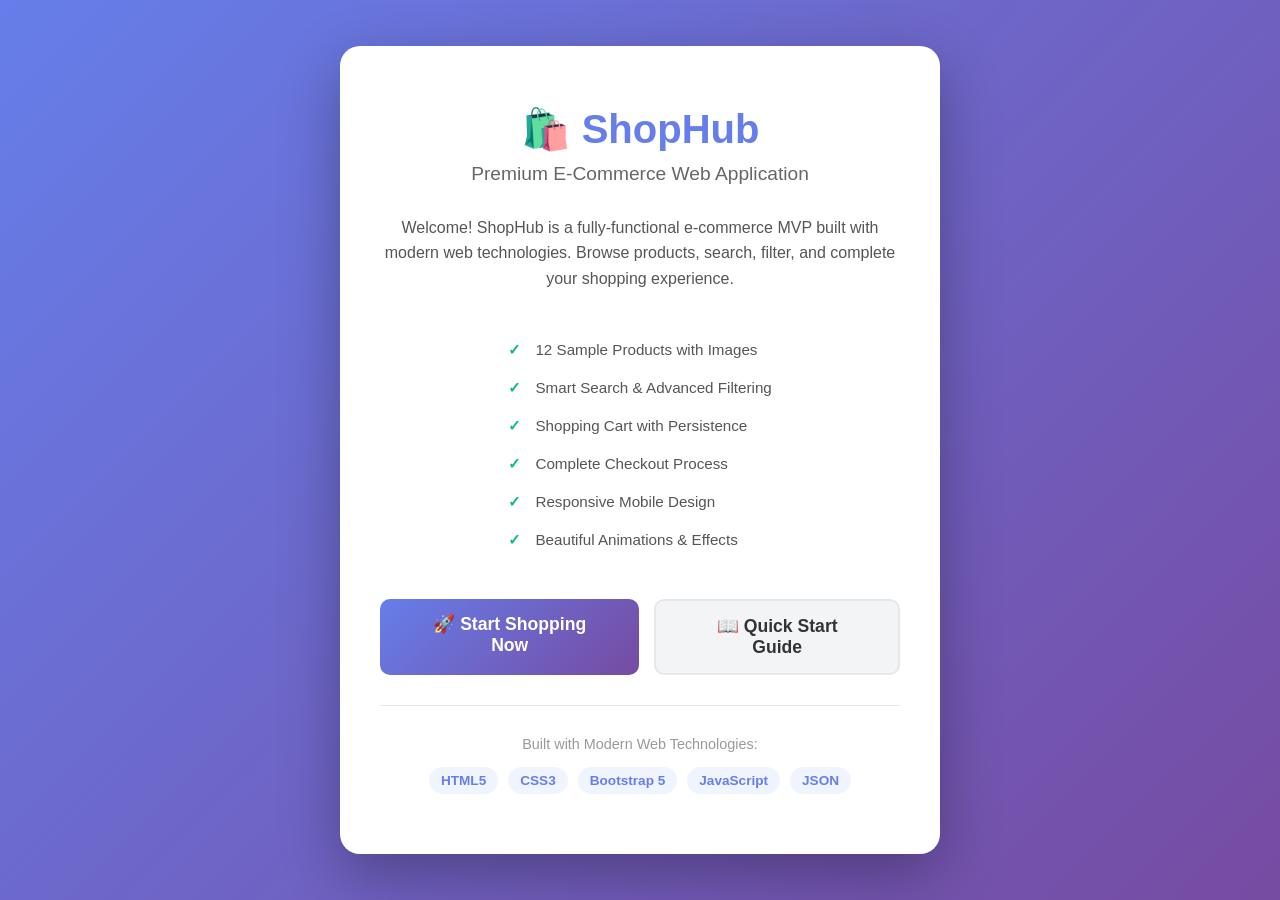
==== index.html @ 9d2c45c1 "adding ignore file" ====
<!DOCTYPE html>
<html lang="en">
<head>
    <meta charset="UTF-8">
    <meta name="viewport" content="width=device-width, initial-scale=1.0">
    <title>ShopHub - E-Commerce Application</title>
    <style>
        * {
            margin: 0;
            padding: 0;
            box-sizing: border-box;
        }
        
        body {
            font-family: 'Segoe UI', Tahoma, Geneva, Verdana, sans-serif;
            background: linear-gradient(135deg, #667eea 0%, #764ba2 100%);
            min-height: 100vh;
            display: flex;
            align-items: center;
            justify-content: center;
            color: #333;
        }
        
        .container {
            background: white;
            border-radius: 20px;
            padding: 60px 40px;
            text-align: center;
            max-width: 600px;
            box-shadow: 0 20px 60px rgba(0, 0, 0, 0.3);
        }
        
        h1 {
            font-size: 2.5rem;
            color: #667eea;
            margin-bottom: 10px;
            font-weight: 800;
        }
        
        .subtitle {
            font-size: 1.2rem;
            color: #666;
            margin-bottom: 30px;
        }
        
        .description {
            font-size: 1rem;
            color: #555;
            line-height: 1.6;
            margin-bottom: 40px;
        }
        
        .features {
            text-align: left;
            display: inline-block;
            margin-bottom: 40px;
        }
        
        .features li {
            list-style: none;
            padding: 10px 0;
            font-size: 0.95rem;
            color: #555;
        }
        
        .features li:before {
            content: "✓ ";
            color: #10b981;
            font-weight: bold;
            margin-right: 10px;
        }
        
        .btn-container {
            display: flex;
            gap: 15px;
            justify-content: center;
        }
        
        .btn {
            padding: 15px 40px;
            font-size: 1.1rem;
            border: none;
            border-radius: 10px;
            cursor: pointer;
            font-weight: 600;
            transition: all 0.3s ease;
            text-decoration: none;
            display: inline-block;
        }
        
        .btn-primary {
            background: linear-gradient(135deg, #667eea 0%, #764ba2 100%);
            color: white;
        }
        
        .btn-primary:hover {
            transform: translateY(-3px);
            box-shadow: 0 10px 25px rgba(102, 126, 234, 0.4);
        }
        
        .btn-secondary {
            background: #f3f4f6;
            color: #333;
            border: 2px solid #e5e7eb;
        }
        
        .btn-secondary:hover {
            background: #e5e7eb;
            transform: translateY(-3px);
        }
        
        .tech-stack {
            margin-top: 30px;
            padding-top: 30px;
            border-top: 1px solid #e5e7eb;
            font-size: 0.9rem;
            color: #999;
        }
        
        .tech-badges {
            display: flex;
            gap: 10px;
            justify-content: center;
            flex-wrap: wrap;
            margin-top: 15px;
        }
        
        .badge {
            background: #f0f4ff;
            color: #667eea;
            padding: 6px 12px;
            border-radius: 20px;
            font-size: 0.85rem;
            font-weight: 600;
        }
        
        @media (max-width: 600px) {
            .container {
                padding: 40px 30px;
            }
            
            h1 {
                font-size: 2rem;
            }
            
            .subtitle {
                font-size: 1rem;
            }
            
            .btn-container {
                flex-direction: column;
            }
            
            .btn {
                width: 100%;
            }
        }
    </style>
</head>
<body>
    <div class="container">
        <h1>🛍️ ShopHub</h1>
        <p class="subtitle">Premium E-Commerce Web Application</p>
        
        <p class="description">
            Welcome! ShopHub is a fully-functional e-commerce MVP built with modern web technologies. 
            Browse products, search, filter, and complete your shopping experience.
        </p>
        
        <ul class="features">
            <li>12 Sample Products with Images</li>
            <li>Smart Search & Advanced Filtering</li>
            <li>Shopping Cart with Persistence</li>
            <li>Complete Checkout Process</li>
            <li>Responsive Mobile Design</li>
            <li>Beautiful Animations & Effects</li>
        </ul>
        
        <div class="btn-container">
            <a href="ecommerce-web-application/index.html" class="btn btn-primary">
                🚀 Start Shopping Now
            </a>
            <a href="QUICKSTART.md" class="btn btn-secondary" download>
                📖 Quick Start Guide
            </a>
        </div>
        
        <div class="tech-stack">
            <p>Built with Modern Web Technologies:</p>
            <div class="tech-badges">
                <span class="badge">HTML5</span>
                <span class="badge">CSS3</span>
                <span class="badge">Bootstrap 5</span>
                <span class="badge">JavaScript</span>
                <span class="badge">JSON</span>
            </div>
        </div>
    </div>
</body>
</html>
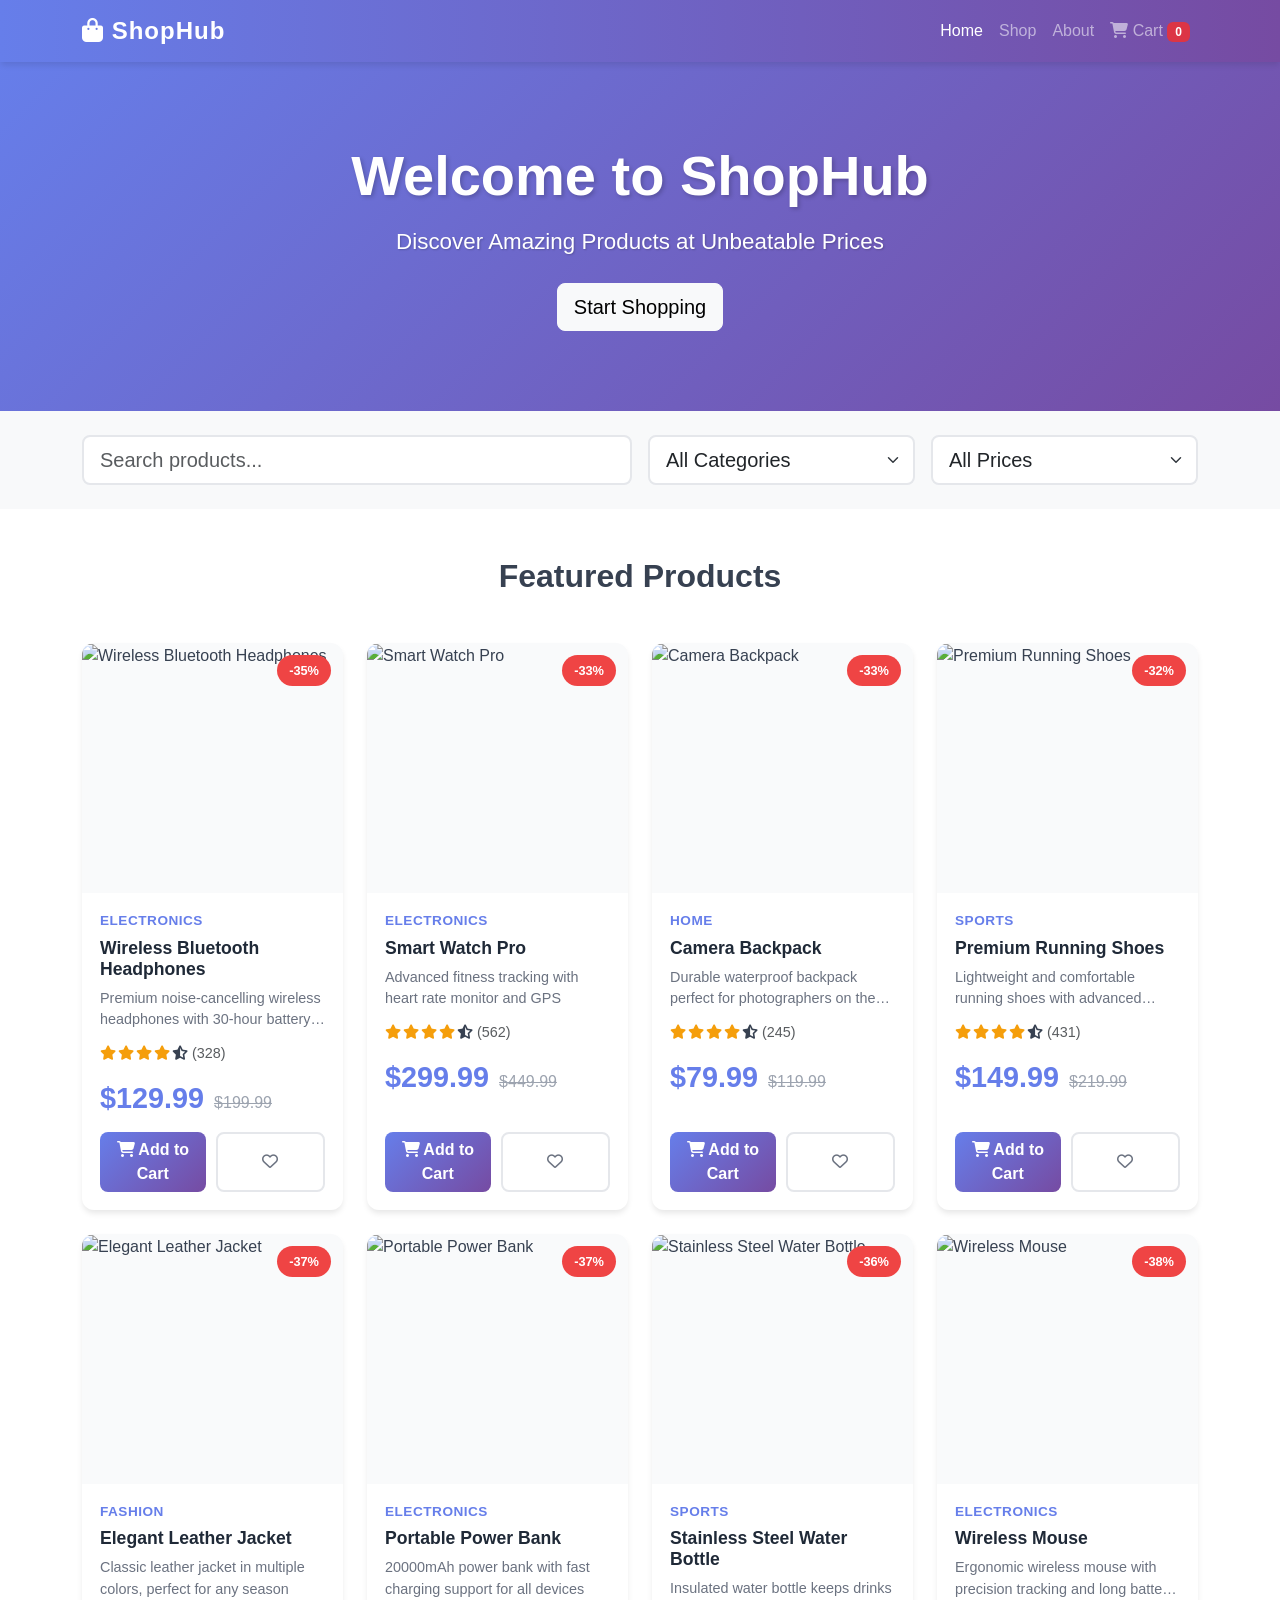
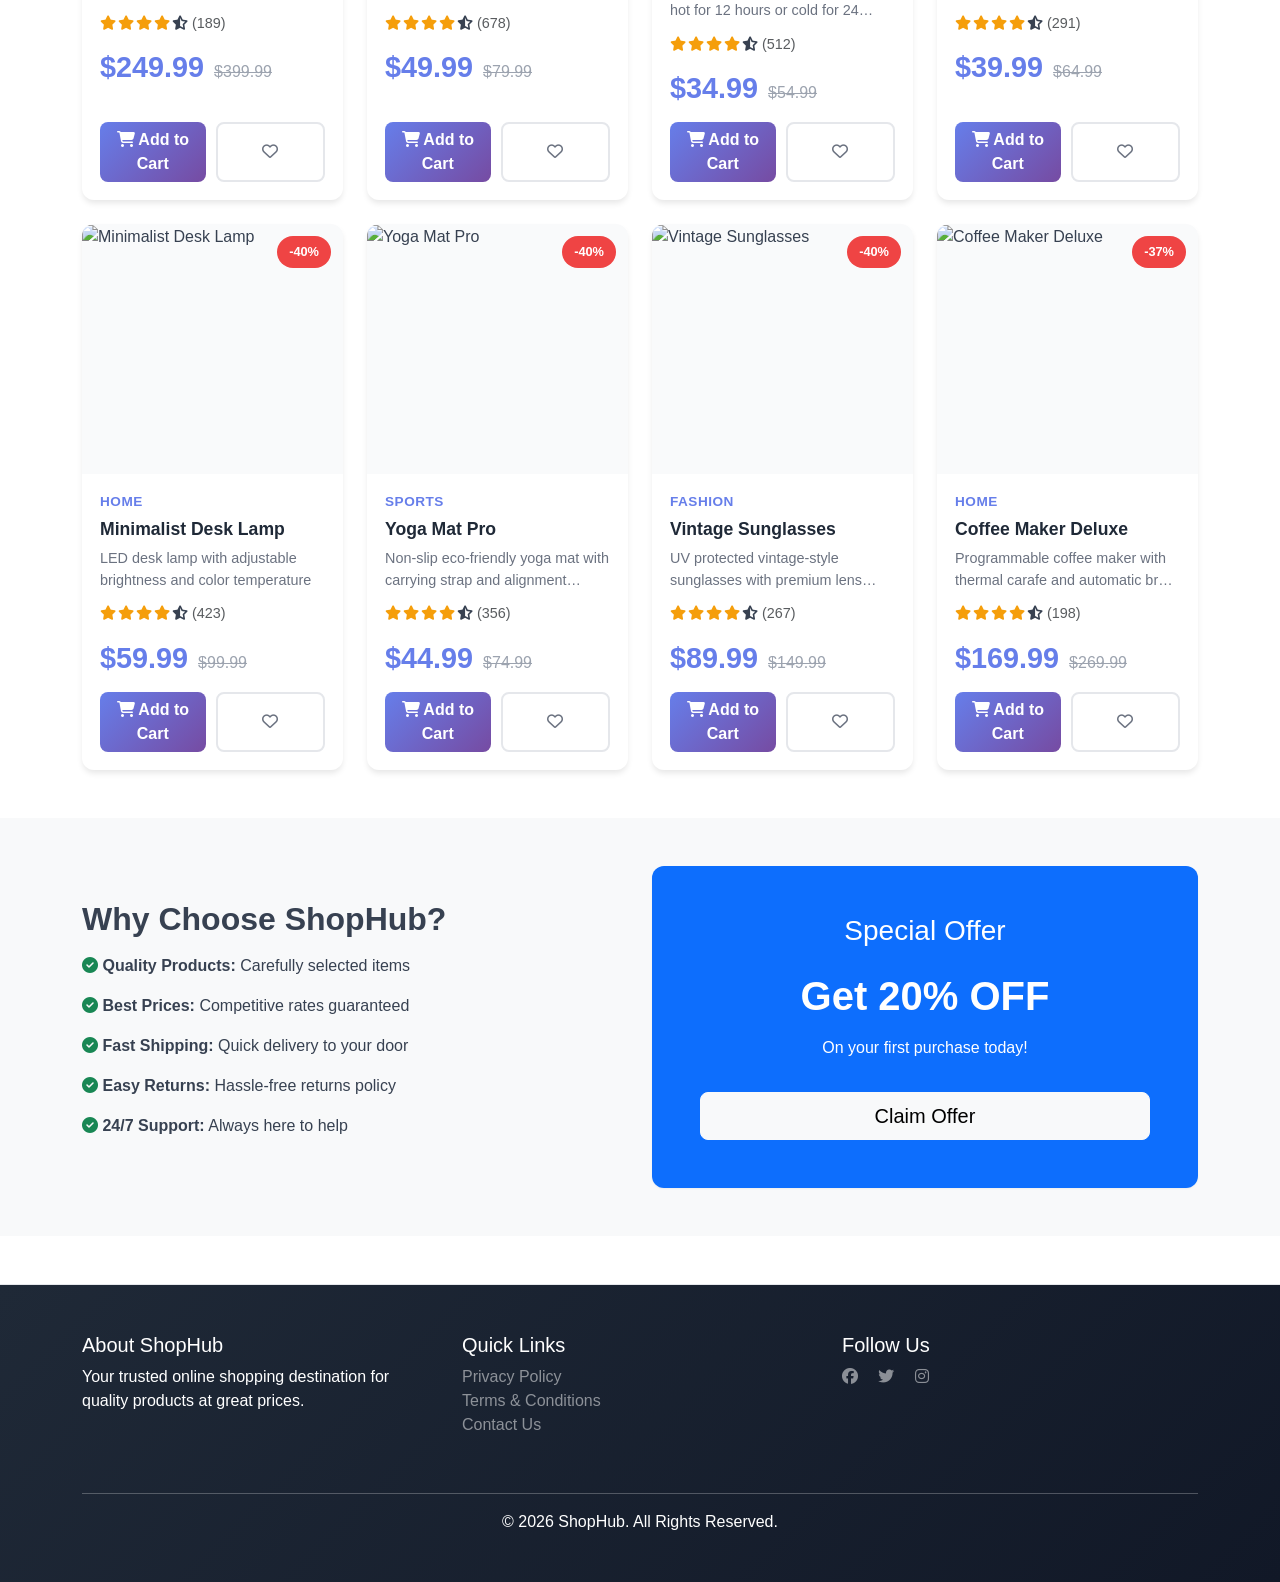
==== commit 710f2832: "moved inside folder files to root folder" ====
--- a/index.html
+++ b/index.html
@@ -3,198 +3,153 @@
 <head>
     <meta charset="UTF-8">
     <meta name="viewport" content="width=device-width, initial-scale=1.0">
-    <title>ShopHub - E-Commerce Application</title>
-    <style>
-        * {
-            margin: 0;
-            padding: 0;
-            box-sizing: border-box;
-        }
-        
-        body {
-            font-family: 'Segoe UI', Tahoma, Geneva, Verdana, sans-serif;
-            background: linear-gradient(135deg, #667eea 0%, #764ba2 100%);
-            min-height: 100vh;
-            display: flex;
-            align-items: center;
-            justify-content: center;
-            color: #333;
-        }
-        
-        .container {
-            background: white;
-            border-radius: 20px;
-            padding: 60px 40px;
-            text-align: center;
-            max-width: 600px;
-            box-shadow: 0 20px 60px rgba(0, 0, 0, 0.3);
-        }
-        
-        h1 {
-            font-size: 2.5rem;
-            color: #667eea;
-            margin-bottom: 10px;
-            font-weight: 800;
-        }
-        
-        .subtitle {
-            font-size: 1.2rem;
-            color: #666;
-            margin-bottom: 30px;
-        }
-        
-        .description {
-            font-size: 1rem;
-            color: #555;
-            line-height: 1.6;
-            margin-bottom: 40px;
-        }
-        
-        .features {
-            text-align: left;
-            display: inline-block;
-            margin-bottom: 40px;
-        }
-        
-        .features li {
-            list-style: none;
-            padding: 10px 0;
-            font-size: 0.95rem;
-            color: #555;
-        }
-        
-        .features li:before {
-            content: "✓ ";
-            color: #10b981;
-            font-weight: bold;
-            margin-right: 10px;
-        }
-        
-        .btn-container {
-            display: flex;
-            gap: 15px;
-            justify-content: center;
-        }
-        
-        .btn {
-            padding: 15px 40px;
-            font-size: 1.1rem;
-            border: none;
-            border-radius: 10px;
-            cursor: pointer;
-            font-weight: 600;
-            transition: all 0.3s ease;
-            text-decoration: none;
-            display: inline-block;
-        }
-        
-        .btn-primary {
-            background: linear-gradient(135deg, #667eea 0%, #764ba2 100%);
-            color: white;
-        }
-        
-        .btn-primary:hover {
-            transform: translateY(-3px);
-            box-shadow: 0 10px 25px rgba(102, 126, 234, 0.4);
-        }
-        
-        .btn-secondary {
-            background: #f3f4f6;
-            color: #333;
-            border: 2px solid #e5e7eb;
-        }
-        
-        .btn-secondary:hover {
-            background: #e5e7eb;
-            transform: translateY(-3px);
-        }
-        
-        .tech-stack {
-            margin-top: 30px;
-            padding-top: 30px;
-            border-top: 1px solid #e5e7eb;
-            font-size: 0.9rem;
-            color: #999;
-        }
-        
-        .tech-badges {
-            display: flex;
-            gap: 10px;
-            justify-content: center;
-            flex-wrap: wrap;
-            margin-top: 15px;
-        }
-        
-        .badge {
-            background: #f0f4ff;
-            color: #667eea;
-            padding: 6px 12px;
-            border-radius: 20px;
-            font-size: 0.85rem;
-            font-weight: 600;
-        }
-        
-        @media (max-width: 600px) {
-            .container {
-                padding: 40px 30px;
-            }
-            
-            h1 {
-                font-size: 2rem;
-            }
-            
-            .subtitle {
-                font-size: 1rem;
-            }
-            
-            .btn-container {
-                flex-direction: column;
-            }
-            
-            .btn {
-                width: 100%;
-            }
-        }
-    </style>
+    <title>ShopHub - Premium E-Commerce Store</title>
+    <link href="https://cdn.jsdelivr.net/npm/bootstrap@5.3.0/dist/css/bootstrap.min.css" rel="stylesheet">
+    <link href="https://cdnjs.cloudflare.com/ajax/libs/font-awesome/6.4.0/css/all.min.css" rel="stylesheet">
+    <link rel="stylesheet" href="css/style.css">
 </head>
 <body>
-    <div class="container">
-        <h1>🛍️ ShopHub</h1>
-        <p class="subtitle">Premium E-Commerce Web Application</p>
-        
-        <p class="description">
-            Welcome! ShopHub is a fully-functional e-commerce MVP built with modern web technologies. 
-            Browse products, search, filter, and complete your shopping experience.
-        </p>
-        
-        <ul class="features">
-            <li>12 Sample Products with Images</li>
-            <li>Smart Search & Advanced Filtering</li>
-            <li>Shopping Cart with Persistence</li>
-            <li>Complete Checkout Process</li>
-            <li>Responsive Mobile Design</li>
-            <li>Beautiful Animations & Effects</li>
-        </ul>
-        
-        <div class="btn-container">
-            <a href="ecommerce-web-application/index.html" class="btn btn-primary">
-                🚀 Start Shopping Now
+    <!-- Navigation Bar -->
+    <nav class="navbar navbar-expand-lg navbar-dark bg-primary sticky-top">
+        <div class="container">
+            <a class="navbar-brand" href="index.html">
+                <i class="fas fa-shopping-bag"></i> ShopHub
             </a>
-            <a href="QUICKSTART.md" class="btn btn-secondary" download>
-                📖 Quick Start Guide
-            </a>
+            <button class="navbar-toggler" type="button" data-bs-toggle="collapse" data-bs-target="#navbarNav">
+                <span class="navbar-toggler-icon"></span>
+            </button>
+            <div class="collapse navbar-collapse" id="navbarNav">
+                <ul class="navbar-nav ms-auto">
+                    <li class="nav-item"><a class="nav-link active" href="index.html">Home</a></li>
+                    <li class="nav-item"><a class="nav-link" href="#products">Shop</a></li>
+                    <li class="nav-item"><a class="nav-link" href="#about">About</a></li>
+                    <li class="nav-item">
+                        <a class="nav-link" href="cart.html">
+                            <i class="fas fa-shopping-cart"></i> Cart 
+                            <span class="badge bg-danger" id="cart-count">0</span>
+                        </a>
+                    </li>
+                </ul>
+            </div>
         </div>
-        
-        <div class="tech-stack">
-            <p>Built with Modern Web Technologies:</p>
-            <div class="tech-badges">
-                <span class="badge">HTML5</span>
-                <span class="badge">CSS3</span>
-                <span class="badge">Bootstrap 5</span>
-                <span class="badge">JavaScript</span>
-                <span class="badge">JSON</span>
+    </nav>
+
+    <!-- Hero Section -->
+    <section class="hero-section text-white text-center py-5" style="background: linear-gradient(135deg, #667eea 0%, #764ba2 100%);">
+        <div class="container">
+            <h1 class="display-4 fw-bold mb-3">Welcome to ShopHub</h1>
+            <p class="lead mb-4">Discover Amazing Products at Unbeatable Prices</p>
+            <a href="#products" class="btn btn-light btn-lg">Start Shopping</a>
+        </div>
+    </section>
+
+    <!-- Search & Filter Section -->
+    <section class="py-4 bg-light">
+        <div class="container">
+            <div class="row g-3 align-items-center">
+                <div class="col-md-6">
+                    <input type="text" id="search-input" class="form-control form-control-lg" placeholder="Search products...">
+                </div>
+                <div class="col-md-3">
+                    <select id="category-filter" class="form-select form-select-lg">
+                        <option value="">All Categories</option>
+                        <option value="Electronics">Electronics</option>
+                        <option value="Fashion">Fashion</option>
+                        <option value="Home">Home & Garden</option>
+                        <option value="Sports">Sports</option>
+                    </select>
+                </div>
+                <div class="col-md-3">
+                    <select id="price-filter" class="form-select form-select-lg">
+                        <option value="">All Prices</option>
+                        <option value="0-50">$0 - $50</option>
+                        <option value="50-100">$50 - $100</option>
+                        <option value="100-500">$100 - $500</option>
+                        <option value="500+">$500+</option>
+                    </select>
+                </div>
+            </div>
+        </div>
+    </section>
+
+    <!-- Products Section -->
+    <section id="products" class="py-5">
+        <div class="container">
+            <h2 class="text-center mb-5 fw-bold">Featured Products</h2>
+            <div id="products-grid" class="row g-4">
+                <!-- Products will be loaded here by JavaScript -->
+            </div>
+        </div>
+    </section>
+
+    <!-- About Section -->
+    <section id="about" class="py-5 bg-light">
+        <div class="container">
+            <div class="row align-items-center">
+                <div class="col-md-6">
+                    <h2 class="fw-bold mb-3">Why Choose ShopHub?</h2>
+                    <ul class="list-unstyled">
+                        <li class="mb-3"><i class="fas fa-check-circle text-success"></i> <strong>Quality Products:</strong> Carefully selected items</li>
+                        <li class="mb-3"><i class="fas fa-check-circle text-success"></i> <strong>Best Prices:</strong> Competitive rates guaranteed</li>
+                        <li class="mb-3"><i class="fas fa-check-circle text-success"></i> <strong>Fast Shipping:</strong> Quick delivery to your door</li>
+                        <li class="mb-3"><i class="fas fa-check-circle text-success"></i> <strong>Easy Returns:</strong> Hassle-free returns policy</li>
+                        <li class="mb-3"><i class="fas fa-check-circle text-success"></i> <strong>24/7 Support:</strong> Always here to help</li>
+                    </ul>
+                </div>
+                <div class="col-md-6">
+                    <div class="card bg-primary text-white border-0 p-5 text-center">
+                        <h3 class="mb-4">Special Offer</h3>
+                        <p class="display-6 fw-bold">Get 20% OFF</p>
+                        <p>On your first purchase today!</p>
+                        <button class="btn btn-light btn-lg mt-3">Claim Offer</button>
+                    </div>
+                </div>
+            </div>
+        </div>
+    </section>
+
+    <!-- Footer -->
+    <footer class="bg-dark text-white py-5 mt-5">
+        <div class="container">
+            <div class="row">
+                <div class="col-md-4 mb-4">
+                    <h5>About ShopHub</h5>
+                    <p>Your trusted online shopping destination for quality products at great prices.</p>
+                </div>
+                <div class="col-md-4 mb-4">
+                    <h5>Quick Links</h5>
+                    <ul class="list-unstyled">
+                        <li><a href="#" class="text-decoration-none text-white-50">Privacy Policy</a></li>
+                        <li><a href="#" class="text-decoration-none text-white-50">Terms & Conditions</a></li>
+                        <li><a href="#" class="text-decoration-none text-white-50">Contact Us</a></li>
+                    </ul>
+                </div>
+                <div class="col-md-4 mb-4">
+                    <h5>Follow Us</h5>
+                    <div>
+                        <a href="#" class="text-decoration-none text-white-50 me-3"><i class="fab fa-facebook"></i></a>
+                        <a href="#" class="text-decoration-none text-white-50 me-3"><i class="fab fa-twitter"></i></a>
+                        <a href="#" class="text-decoration-none text-white-50 me-3"><i class="fab fa-instagram"></i></a>
+                    </div>
+                </div>
+            </div>
+            <hr>
+            <div class="text-center">
+                <p class="mb-0">&copy; 2026 ShopHub. All Rights Reserved.</p>
+            </div>
+        </div>
+    </footer>
+
+    <!-- Toast Notification -->
+    <div class="toast-container position-fixed bottom-0 end-0 p-3">
+        <div id="notification-toast" class="toast" role="alert" aria-live="assertive" aria-atomic="true">
+            <div class="toast-body bg-success text-white">
+                <i class="fas fa-check-circle"></i> <span id="toast-message">Product added to cart!</span>
             </div>
         </div>
     </div>
+
+    <script src="https://cdn.jsdelivr.net/npm/bootstrap@5.3.0/dist/js/bootstrap.bundle.min.js"></script>
+    <script src="js/app.js"></script>
 </body>
 </html>
--- a/css/style.css
+++ b/css/style.css
@@ -0,0 +1,499 @@
+/* ==========================================
+   Global Styles
+   ========================================== */
+:root {
+    --primary-color: #667eea;
+    --secondary-color: #764ba2;
+    --success-color: #10b981;
+    --danger-color: #ef4444;
+    --warning-color: #f59e0b;
+    --light-bg: #f9fafb;
+    --border-color: #e5e7eb;
+    --shadow-sm: 0 1px 2px 0 rgba(0, 0, 0, 0.05);
+    --shadow-md: 0 4px 6px -1px rgba(0, 0, 0, 0.1);
+    --shadow-lg: 0 10px 15px -3px rgba(0, 0, 0, 0.1);
+}
+
+* {
+    margin: 0;
+    padding: 0;
+    box-sizing: border-box;
+}
+
+body {
+    font-family: 'Segoe UI', Tahoma, Geneva, Verdana, sans-serif;
+    color: #374151;
+    background-color: #ffffff;
+}
+
+/* ==========================================
+   Hero Section
+   ========================================== */
+.hero-section {
+    background: linear-gradient(135deg, #667eea 0%, #764ba2 100%) !important;
+    padding: 80px 0 !important;
+    animation: fadeIn 0.6s ease-in;
+}
+
+.hero-section h1 {
+    font-size: 3.5rem;
+    font-weight: 900;
+    text-shadow: 2px 2px 4px rgba(0, 0, 0, 0.2);
+}
+
+.hero-section .lead {
+    font-size: 1.4rem;
+    font-weight: 300;
+    text-shadow: 1px 1px 2px rgba(0, 0, 0, 0.2);
+}
+
+/* ==========================================
+   Navigation
+   ========================================== */
+.navbar {
+    box-shadow: var(--shadow-md);
+    background: linear-gradient(90deg, #667eea 0%, #764ba2 100%) !important;
+}
+
+.navbar-brand {
+    font-size: 1.5rem;
+    font-weight: bold;
+    letter-spacing: 1px;
+}
+
+.badge {
+    font-size: 0.75rem;
+    padding: 0.25rem 0.5rem;
+    animation: pulse 2s infinite;
+}
+
+@keyframes pulse {
+    0%, 100% { opacity: 1; }
+    50% { opacity: 0.7; }
+}
+
+/* ==========================================
+   Product Cards
+   ========================================== */
+.product-card {
+    border: none;
+    border-radius: 12px;
+    overflow: hidden;
+    transition: all 0.3s cubic-bezier(0.4, 0, 0.2, 1);
+    box-shadow: var(--shadow-md);
+    height: 100%;
+    display: flex;
+    flex-direction: column;
+}
+
+.product-card:hover {
+    transform: translateY(-8px);
+    box-shadow: var(--shadow-lg);
+}
+
+.product-image-container {
+    position: relative;
+    overflow: hidden;
+    height: 250px;
+    background-color: var(--light-bg);
+}
+
+.product-image {
+    width: 100%;
+    height: 100%;
+    object-fit: cover;
+    transition: transform 0.3s ease;
+}
+
+.product-card:hover .product-image {
+    transform: scale(1.1);
+}
+
+.product-badge {
+    position: absolute;
+    top: 12px;
+    right: 12px;
+    background: var(--danger-color);
+    color: white;
+    padding: 6px 12px;
+    border-radius: 20px;
+    font-size: 0.8rem;
+    font-weight: 600;
+}
+
+.product-card-body {
+    padding: 18px;
+    flex-grow: 1;
+    display: flex;
+    flex-direction: column;
+}
+
+.product-category {
+    color: var(--primary-color);
+    font-size: 0.85rem;
+    font-weight: 600;
+    text-transform: uppercase;
+    letter-spacing: 0.5px;
+    margin-bottom: 6px;
+}
+
+.product-name {
+    font-size: 1.1rem;
+    font-weight: 700;
+    color: #1f2937;
+    margin-bottom: 8px;
+    display: -webkit-box;
+    -webkit-line-clamp: 2;
+    -webkit-box-orient: vertical;
+    overflow: hidden;
+}
+
+.product-description {
+    font-size: 0.9rem;
+    color: #6b7280;
+    margin-bottom: 12px;
+    display: -webkit-box;
+    -webkit-line-clamp: 2;
+    -webkit-box-orient: vertical;
+    overflow: hidden;
+}
+
+.product-rating {
+    font-size: 0.9rem;
+    margin-bottom: 12px;
+}
+
+.product-rating .fa-star {
+    color: var(--warning-color);
+    margin-right: 2px;
+}
+
+.product-price {
+    display: flex;
+    align-items: baseline;
+    gap: 10px;
+    margin-bottom: 12px;
+}
+
+.product-price .current-price {
+    font-size: 1.8rem;
+    font-weight: 800;
+    color: var(--primary-color);
+}
+
+.product-price .original-price {
+    font-size: 1rem;
+    color: #9ca3af;
+    text-decoration: line-through;
+}
+
+.product-footer {
+    margin-top: auto;
+    display: flex;
+    gap: 10px;
+}
+
+.product-footer button {
+    flex: 1;
+    border-radius: 8px;
+    font-weight: 600;
+    transition: all 0.2s ease;
+}
+
+.btn-add-cart {
+    background: linear-gradient(135deg, #667eea 0%, #764ba2 100%);
+    border: none;
+    color: white;
+}
+
+.btn-add-cart:hover {
+    transform: translateY(-2px);
+    box-shadow: 0 6px 12px rgba(102, 126, 234, 0.4);
+    color: white;
+}
+
+.btn-wishlist {
+    border: 2px solid var(--border-color);
+    background: white;
+    color: #6b7280;
+}
+
+.btn-wishlist:hover {
+    border-color: var(--danger-color);
+    color: var(--danger-color);
+}
+
+/* ==========================================
+   Search & Filter Section
+   ========================================== */
+.form-control, .form-select {
+    border: 2px solid var(--border-color);
+    border-radius: 8px;
+    transition: all 0.2s ease;
+}
+
+.form-control:focus, .form-select:focus {
+    border-color: var(--primary-color);
+    box-shadow: 0 0 0 3px rgba(102, 126, 234, 0.1);
+}
+
+/* ==========================================
+   Cart Page
+   ========================================== */
+.cart-item {
+    border: 1px solid var(--border-color);
+    border-radius: 8px;
+    padding: 16px;
+    margin-bottom: 16px;
+    display: flex;
+    gap: 16px;
+    transition: all 0.2s ease;
+}
+
+.cart-item:hover {
+    box-shadow: var(--shadow-md);
+}
+
+.cart-item-image {
+    width: 120px;
+    height: 120px;
+    object-fit: cover;
+    border-radius: 8px;
+}
+
+.cart-item-details {
+    flex: 1;
+}
+
+.cart-item-name {
+    font-size: 1.1rem;
+    font-weight: 700;
+    color: #1f2937;
+    margin-bottom: 4px;
+}
+
+.cart-item-price {
+    font-size: 1.3rem;
+    font-weight: 800;
+    color: var(--primary-color);
+    margin-bottom: 12px;
+}
+
+.quantity-selector {
+    display: flex;
+    align-items: center;
+    gap: 8px;
+    width: fit-content;
+}
+
+.quantity-selector button {
+    width: 32px;
+    height: 32px;
+    border-radius: 4px;
+    border: 1px solid var(--border-color);
+    background: white;
+    cursor: pointer;
+    transition: all 0.2s ease;
+}
+
+.quantity-selector button:hover {
+    background: var(--light-bg);
+}
+
+.quantity-selector input {
+    width: 50px;
+    text-align: center;
+    border: 1px solid var(--border-color);
+    border-radius: 4px;
+    padding: 4px;
+}
+
+.btn-remove {
+    background: var(--danger-color);
+    color: white;
+    border: none;
+    padding: 8px 16px;
+    border-radius: 6px;
+    cursor: pointer;
+    transition: all 0.2s ease;
+}
+
+.btn-remove:hover {
+    background: #dc2626;
+}
+
+/* ==========================================
+   Order Summary Card
+   ========================================== */
+.card {
+    border: 1px solid var(--border-color);
+    border-radius: 12px;
+    box-shadow: var(--shadow-sm);
+}
+
+.card-body {
+    padding: 24px;
+}
+
+.btn-success {
+    background: linear-gradient(135deg, #10b981 0%, #059669 100%) !important;
+    border: none;
+    font-weight: 600;
+}
+
+.btn-success:hover {
+    transform: translateY(-2px);
+    box-shadow: 0 6px 12px rgba(16, 185, 129, 0.4);
+}
+
+/* ==========================================
+   Footer
+   ========================================== */
+footer {
+    background: linear-gradient(135deg, #1f2937 0%, #111827 100%);
+    border-top: 1px solid var(--border-color);
+}
+
+footer a {
+    transition: color 0.2s ease;
+}
+
+footer a:hover {
+    color: var(--primary-color) !important;
+}
+
+/* ==========================================
+   Animations
+   ========================================== */
+@keyframes fadeIn {
+    from {
+        opacity: 0;
+        transform: translateY(20px);
+    }
+    to {
+        opacity: 1;
+        transform: translateY(0);
+    }
+}
+
+.product-card {
+    animation: fadeIn 0.5s ease-out;
+}
+
+@keyframes slideUp {
+    from {
+        opacity: 0;
+        transform: translateY(10px);
+    }
+    to {
+        opacity: 1;
+        transform: translateY(0);
+    }
+}
+
+.cart-item {
+    animation: slideUp 0.3s ease-out;
+}
+
+/* ==========================================
+   Modal Styles
+   ========================================== */
+.modal-content {
+    border: none;
+    border-radius: 12px;
+    box-shadow: var(--shadow-lg);
+}
+
+.modal-header {
+    border-bottom: 1px solid var(--border-color);
+    background-color: var(--light-bg);
+}
+
+.modal-header .btn-close {
+    filter: var(--bs-btn-close-focus-shadow);
+}
+
+/* ==========================================
+   Responsive Design
+   ========================================== */
+@media (max-width: 768px) {
+    .hero-section h1 {
+        font-size: 2.2rem;
+    }
+
+    .hero-section .lead {
+        font-size: 1.1rem;
+    }
+
+    .product-card {
+        margin-bottom: 20px;
+    }
+
+    .cart-item {
+        flex-direction: column;
+    }
+
+    .cart-item-image {
+        width: 100%;
+        height: auto;
+        max-height: 200px;
+    }
+
+    .card.sticky-top {
+        position: relative;
+        top: 0 !important;
+        margin-top: 20px;
+    }
+
+    .product-price .current-price {
+        font-size: 1.5rem;
+    }
+}
+
+@media (max-width: 576px) {
+    .hero-section {
+        padding: 40px 0 !important;
+    }
+
+    .hero-section h1 {
+        font-size: 1.8rem;
+    }
+
+    .product-footer {
+        flex-direction: column;
+    }
+
+    .product-footer button {
+        width: 100%;
+    }
+}
+
+/* ==========================================
+   Utility Classes
+   ========================================== */
+.text-white-50 {
+    color: rgba(255, 255, 255, 0.5);
+}
+
+.text-white-50:hover {
+    color: rgba(255, 255, 255, 0.75);
+}
+
+/* ==========================================
+   Toast Notifications
+   ========================================== */
+.toast {
+    border: none;
+    border-radius: 8px;
+    box-shadow: var(--shadow-lg);
+    min-width: 300px;
+}
+
+.toast-body {
+    padding: 16px;
+    font-weight: 600;
+}
+
+.toast-body i {
+    margin-right: 8px;
+}
